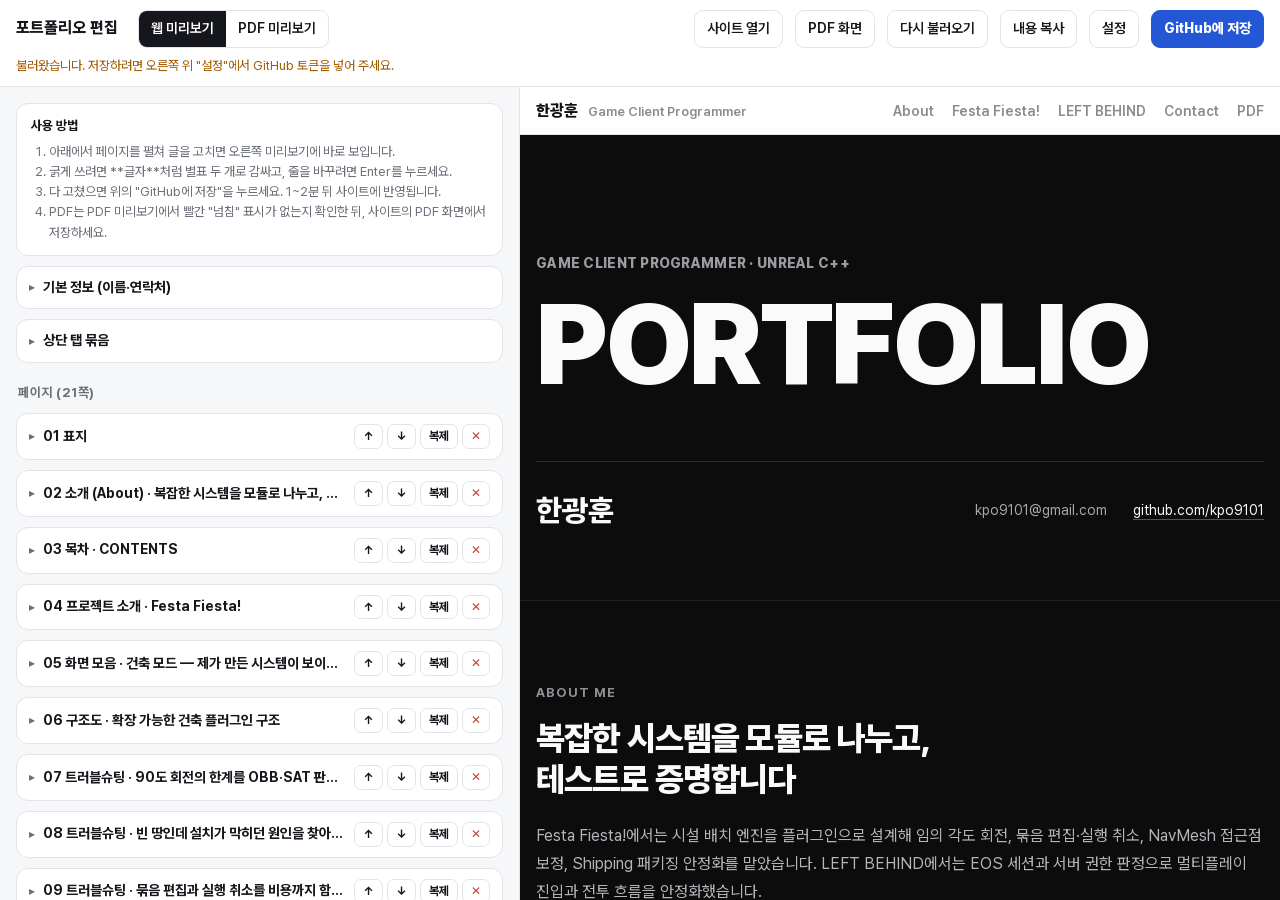
==== edit.html @ c15dace3 "편집 화면·PDF 화면 추가, 내용을 content.json으로 분리" ====
<!doctype html>
<html lang="ko">
<head>
<meta charset="utf-8">
<meta name="viewport" content="width=device-width, initial-scale=1, viewport-fit=cover">
<meta name="robots" content="noindex, nofollow">
<title>포트폴리오 편집</title>
<link rel="icon" href="data:image/svg+xml,%3Csvg xmlns='http://www.w3.org/2000/svg' viewBox='0 0 64 64'%3E%3Crect width='64' height='64' rx='14' fill='%232457d6'/%3E%3Ctext x='32' y='43' font-size='30' font-family='sans-serif' font-weight='800' fill='%23ffffff' text-anchor='middle'%3EE%3C/text%3E%3C/svg%3E">
<style>
@font-face { font-family: "Pretendard"; font-weight: 45 920; font-display: swap; src: url("fonts/PretendardVariable.woff2") format("woff2"); }
@font-face { font-family: "JBMono"; font-weight: 400; src: url("fonts/jetbrains-mono-latin-400-normal.woff2") format("woff2"); }
/* 편집기: 왼쪽 폼, 오른쪽 실시간 미리보기 */
:root { --bg: #f6f7f9; --panel: #ffffff; --fg: #15171c; --muted: #6b6f78; --line: #e2e4e9; --soft: #eef0f4; --accent: #2457d6; --accent-fg: #ffffff; --ok: #0b7a47; --warn: #a35a00; --bad: #c2412d; color-scheme: light; }
@media (prefers-color-scheme: dark) { :root:not([data-theme="light"]) { --bg: #101114; --panel: #17191d; --fg: #eceef1; --muted: #9a9ea8; --line: #2a2d33; --soft: #1f2227; --accent: #7ea2ff; --accent-fg: #0d1020; --ok: #4cc38a; --warn: #f2b45a; --bad: #ff8a73; color-scheme: dark; } }
:root[data-theme="dark"] { --bg: #101114; --panel: #17191d; --fg: #eceef1; --muted: #9a9ea8; --line: #2a2d33; --soft: #1f2227; --accent: #7ea2ff; --accent-fg: #0d1020; --ok: #4cc38a; --warn: #f2b45a; --bad: #ff8a73; color-scheme: dark; }
* { box-sizing: border-box; }
html, body { margin: 0; height: 100%; }
body { background: var(--bg); color: var(--fg); font: 14px/1.55 "Pretendard", "Apple SD Gothic Neo", "Malgun Gothic", system-ui, sans-serif; display: flex; flex-direction: column; }
button, input, select, textarea { font: inherit; color: inherit; }
a { color: var(--accent); }
:focus-visible { outline: 2px solid var(--accent); outline-offset: 2px; }
[hidden] { display: none !important; }
.sr-only { position: absolute; width: 1px; height: 1px; overflow: hidden; clip: rect(0 0 0 0); }

.bar { display: flex; align-items: center; gap: 8px 12px; flex-wrap: wrap; padding-block: 10px; padding-left: max(16px, env(safe-area-inset-left, 0px)); padding-right: max(16px, env(safe-area-inset-right, 0px)); background: var(--panel); border-bottom: 1px solid var(--line); }
.bar h1 { font-size: 16px; margin: 0 8px 0 0; font-weight: 800; white-space: nowrap; }
.seg { display: inline-flex; border: 1px solid var(--line); border-radius: 9px; overflow: hidden; }
.seg button { border: 0; background: transparent; padding: 7px 12px; cursor: pointer; font-weight: 600; }
.seg button[aria-pressed="true"] { background: var(--fg); color: var(--panel); }
.bar .sp { flex: 1; }
.act { border: 1px solid var(--line); background: var(--panel); border-radius: 9px; padding: 7px 12px; cursor: pointer; font-weight: 600; white-space: nowrap; text-decoration: none; color: var(--fg); }
.act.primary { background: var(--accent); color: var(--accent-fg); border-color: var(--accent); font-weight: 800; }
.act:disabled { opacity: .5; cursor: progress; }
.status { width: 100%; font-size: 13px; color: var(--muted); min-height: 1.4em; }
.status.ok { color: var(--ok); } .status.warn { color: var(--warn); } .status.bad { color: var(--bad); font-weight: 700; }
#overflow { color: var(--bad); font-weight: 700; font-size: 13px; }

.banner { display: flex; gap: 10px; align-items: center; flex-wrap: wrap; padding-block: 10px; padding-left: max(16px, env(safe-area-inset-left, 0px)); padding-right: max(16px, env(safe-area-inset-right, 0px)); background: var(--soft); border-bottom: 1px solid var(--line); font-weight: 600; }

.main { flex: 1; display: grid; grid-template-columns: minmax(340px, 520px) minmax(0, 1fr); min-height: 0; }
#form { overflow-y: auto; padding: 16px; padding-left: max(16px, env(safe-area-inset-left, 0px)); border-right: 1px solid var(--line); display: flex; flex-direction: column; gap: 10px; }
.pv { position: relative; min-width: 0; background: var(--soft); }
#preview { width: 100%; height: 100%; border: 0; display: block; background: #fff; }

.help { background: var(--panel); border: 1px solid var(--line); border-radius: 12px; padding: 12px 14px; font-size: 13px; color: var(--muted); }
.help strong { color: var(--fg); }
.help ol { margin: 6px 0 0; padding-left: 18px; }
.pages-h { font-size: 13px; letter-spacing: .04em; color: var(--muted); margin: 10px 2px 0; }
.grp { background: var(--panel); border: 1px solid var(--line); border-radius: 12px; }
.grp > summary { display: flex; align-items: center; gap: 8px; padding: 10px 12px; cursor: pointer; list-style: none; font-weight: 700; }
.grp > summary::-webkit-details-marker { display: none; }
.grp > summary::before { content: "▸"; color: var(--muted); font-size: 12px; }
.grp[open] > summary::before { content: "▾"; }
.sum-t { flex: 1; min-width: 0; overflow: hidden; text-overflow: ellipsis; white-space: nowrap; }
.grp-body { padding: 4px 12px 14px; display: flex; flex-direction: column; gap: 10px; }
.grp.sub { background: var(--soft); border-radius: 10px; }
.grp.sub > summary { font-weight: 600; font-size: 13px; padding: 8px 10px; }
.ctl { display: inline-flex; gap: 4px; }
.mini { border: 1px solid var(--line); background: var(--panel); border-radius: 7px; padding: 3px 8px; font-size: 12px; cursor: pointer; line-height: 1.4; }
.mini.del { color: var(--bad); }
.mini.add { color: var(--accent); font-weight: 700; align-self: flex-start; }
.mini.add.primary { background: var(--accent); color: var(--accent-fg); border-color: var(--accent); padding: 6px 12px; font-size: 13px; }
.mini.up { color: var(--accent); }
.fld { display: flex; flex-direction: column; gap: 4px; min-width: 0; }
.fld > label, .list-h { font-size: 12px; font-weight: 700; color: var(--muted); }
.fld input[type="text"], .fld textarea, .fld select, .row input[type="text"], .row textarea, .row select, .add-row input { width: 100%; min-width: 0; border: 1px solid var(--line); background: var(--bg); border-radius: 8px; padding: 7px 9px; }
.fld textarea, .row textarea { resize: vertical; line-height: 1.55; }
textarea.mono { font-family: "JBMono", ui-monospace, monospace; font-size: 12.5px; white-space: pre; overflow-x: auto; }
.fld.chk { flex-direction: row; align-items: center; gap: 8px; }
.list { gap: 6px; }
.row { display: flex; gap: 6px; align-items: flex-start; }
.row > input, .row > textarea, .row > select { flex: 1; }
.add-row { margin-top: 4px; }
.nest { border: 1px dashed var(--line); border-radius: 10px; padding: 8px 10px 10px; margin: 0; display: flex; flex-direction: column; gap: 8px; }
.nest legend { font-size: 12px; font-weight: 700; color: var(--muted); padding: 0 4px; }
.kind { margin: 0; font-size: 12px; color: var(--muted); }
.imgrow { display: flex; align-items: center; gap: 8px; }
.thumb { width: 96px; height: 54px; object-fit: cover; border-radius: 6px; border: 1px solid var(--line); background: var(--soft); }
.add-page { background: var(--panel); border: 1px dashed var(--accent); border-radius: 12px; padding: 12px; display: flex; flex-direction: column; gap: 8px; margin-bottom: 24px; }

.overlay { position: fixed; inset: 0; background: rgba(0, 0, 0, .45); display: flex; align-items: center; justify-content: center; padding: 16px; z-index: 50; }
.dialog { background: var(--panel); color: var(--fg); border-radius: 14px; width: min(560px, 100%); max-height: 90vh; overflow-y: auto; padding: 20px; display: flex; flex-direction: column; gap: 10px; }
.dialog h2 { margin: 0; font-size: 18px; }
.dialog ol { margin: 0; padding-left: 20px; color: var(--muted); font-size: 13px; }
.dialog .grid2 { display: grid; grid-template-columns: 1fr 1fr; gap: 8px; }
.dialog input { width: 100%; border: 1px solid var(--line); background: var(--bg); border-radius: 8px; padding: 8px 10px; }
.dialog .btns { display: flex; gap: 8px; flex-wrap: wrap; justify-content: flex-end; }
#set-msg { font-weight: 700; color: var(--accent); min-height: 1.2em; margin: 0; }
.note { font-size: 12px; color: var(--muted); margin: 0; }

@media (min-width: 901px) { body { height: 100vh; overflow: hidden; } }
@media (max-width: 900px) {
  body { height: auto; }
  .main { grid-template-columns: minmax(0, 1fr); }
  #form { border-right: 0; overflow: visible; padding-right: max(16px, env(safe-area-inset-right, 0px)); }
  .pv { height: 80vh; border-top: 1px solid var(--line); }
}
@media (prefers-reduced-motion: reduce) { * { scroll-behavior: auto !important; } }
</style>
</head>
<body>
<header class="bar">
  <h1>포트폴리오 편집</h1>
  <div class="seg" role="group" aria-label="미리보기 종류">
    <button type="button" data-pv="web" aria-pressed="true">웹 미리보기</button>
    <button type="button" data-pv="deck" aria-pressed="false">PDF 미리보기</button>
  </div>
  <span id="overflow"></span>
  <span class="sp"></span>
  <a class="act" href="./" target="_blank" rel="noopener">사이트 열기</a>
  <a class="act" href="pdf.html" target="_blank" rel="noopener">PDF 화면</a>
  <button class="act" id="reload" type="button">다시 불러오기</button>
  <button class="act" id="copy-json" type="button">내용 복사</button>
  <button class="act" id="open-settings" type="button">설정</button>
  <button class="act primary" id="save" type="button">GitHub에 저장</button>
  <div id="status" class="status" role="status" aria-live="polite"></div>
</header>
<div class="banner" id="draft" hidden><span id="draft-text"></span><button class="act primary" id="draft-use" type="button">이어서 편집</button><button class="act" id="draft-drop" type="button">버리기</button></div>
<div class="banner" id="confirm" hidden><span id="confirm-text"></span><button class="act primary" id="confirm-yes" type="button">네</button><button class="act" id="confirm-no" type="button">아니요</button></div>
<div class="main">
  <aside id="form" aria-label="편집 폼"></aside>
  <section class="pv" aria-label="미리보기"><iframe id="preview" title="포트폴리오 미리보기"></iframe></section>
</div>

<div class="overlay" id="settings" hidden>
  <div class="dialog" role="dialog" aria-modal="true" aria-labelledby="set-title">
    <h2 id="set-title">GitHub 저장 설정</h2>
    <p id="set-msg"></p>
    <p class="note">처음 한 번만 하면 됩니다. 토큰은 이 브라우저에만 저장되고 다른 곳으로 보내지지 않습니다(GitHub 저장 요청에만 쓰입니다).</p>
    <ol>
      <li><a href="https://github.com/settings/personal-access-tokens/new" target="_blank" rel="noopener">GitHub 토큰 만들기 화면</a>을 엽니다 (kpo9101로 로그인된 상태).</li>
      <li>Token name: <b>portfolio-editor</b>, Expiration: 원하는 기간을 고릅니다.</li>
      <li>Repository access: <b>Only select repositories</b> → <b>kpo9101.github.io</b> 하나만 선택합니다.</li>
      <li>Permissions → Repository permissions → <b>Contents</b>를 <b>Read and write</b>로 바꿉니다.</li>
      <li>맨 아래 <b>Generate token</b>을 누르고, 나온 토큰을 복사해 아래 칸에 붙여넣습니다.</li>
    </ol>
    <div class="grid2">
      <label>GitHub 계정<input id="set-owner" type="text" autocomplete="off"></label>
      <label>저장소<input id="set-repo" type="text" autocomplete="off"></label>
    </div>
    <label>브랜치<input id="set-branch" type="text" autocomplete="off"></label>
    <label>토큰<input id="set-token" type="password" autocomplete="off" placeholder="github_pat_로 시작하는 값"></label>
    <p class="note">공용 PC에서 썼다면 끝난 뒤 "토큰 지우기"를 눌러 주세요.</p>
    <div class="btns">
      <button class="act" id="set-clear" type="button">토큰 지우기</button>
      <button class="act" id="set-test" type="button">연결 확인</button>
      <button class="act" id="set-close" type="button">닫기</button>
      <button class="act primary" id="set-save" type="button">저장</button>
    </div>
  </div>
</div>
<script src="diagrams.js"></script>
<script src="editor.js"></script>
</body>
</html>
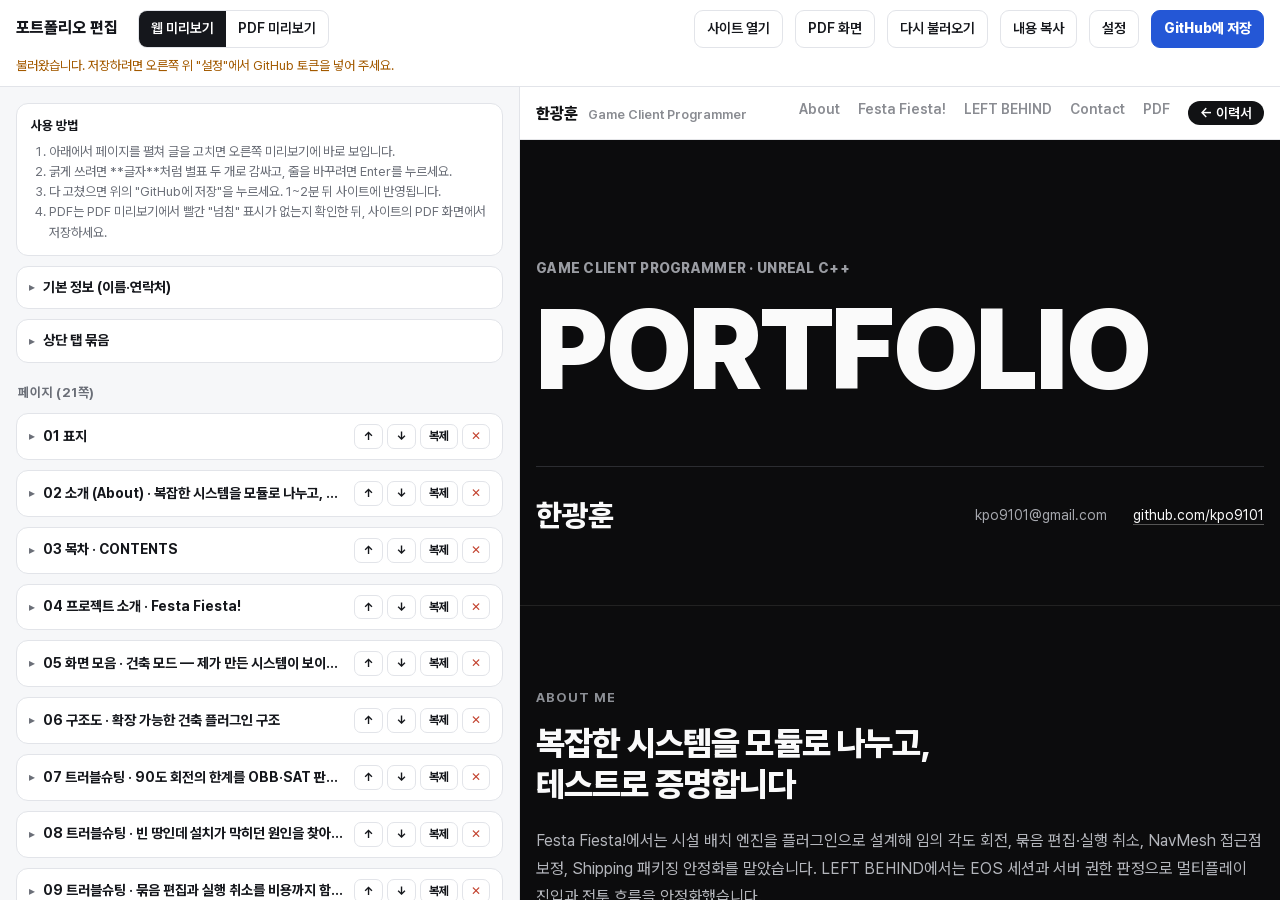
==== commit f20990f4: "이력서 페이지를 메인으로 추가, 포트폴리오는 portfolio.html로 이동" ====
--- a/edit.html
+++ b/edit.html
@@ -107,7 +107,7 @@
   </div>
   <span id="overflow"></span>
   <span class="sp"></span>
-  <a class="act" href="./" target="_blank" rel="noopener">사이트 열기</a>
+  <a class="act" href="portfolio.html" target="_blank" rel="noopener">사이트 열기</a>
   <a class="act" href="pdf.html" target="_blank" rel="noopener">PDF 화면</a>
   <button class="act" id="reload" type="button">다시 불러오기</button>
   <button class="act" id="copy-json" type="button">내용 복사</button>
